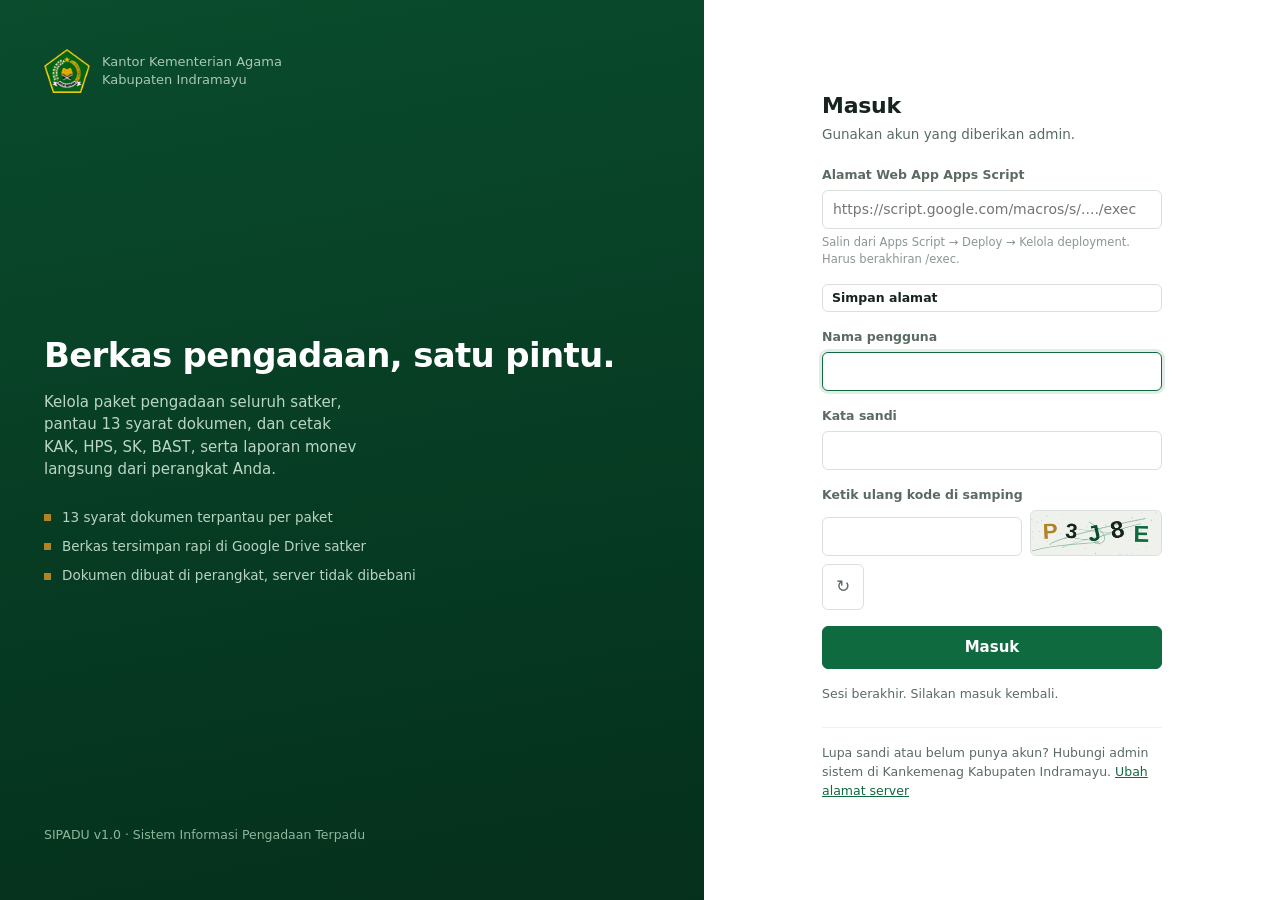
==== app.html @ 30f6f64b "ok bgt" ====
<!DOCTYPE html>
<html lang="id">
<head>
<meta charset="utf-8">
<meta name="viewport" content="width=device-width, initial-scale=1, viewport-fit=cover">
<meta name="robots" content="noindex,nofollow">
<title>SIPADU — Pengadaan Kankemenag Indramayu</title>
<link rel="icon" href="assets/img/logo-kemenag.png">
<link rel="stylesheet" href="assets/css/app.css">
</head>
<body>
<div id="bar"></div>

<aside class="rail" id="rail">
  <div class="rail-head">
    <img src="assets/img/logo-kemenag.png" alt="" onerror="this.style.display='none'">
    <div>
      <b>SIPADU</b>
      <small>Kankemenag Indramayu</small>
    </div>
  </div>
  <nav class="nav" id="nav"></nav>
  <div class="rail-foot">
    <div class="who" id="who"></div>
    <div class="peran" id="peran"></div>
    <button class="btn kecil" id="keluar" type="button">Keluar</button>
  </div>
</aside>

<main class="isi">
  <header class="atas">
    <button class="btn kecil burger" id="burger" type="button" aria-label="Menu">&#9776;</button>
    <h1 id="judul">Beranda</h1>
    <div id="alat-atas" class="baris"></div>
  </header>
  <div id="view"></div>
</main>

<div id="toast"></div>

<script src="assets/js/config.js"></script>
<script src="assets/js/core.js"></script>
<script src="assets/js/hps.js"></script>
<script src="assets/js/docgen.js"></script>
<script src="assets/js/pages.js"></script>
<script src="assets/js/paket.js"></script>
<script src="assets/js/app.js"></script>
</body>
</html>
---- assets/css/app.css ----
/* SIPADU - satu berkas gaya untuk seluruh aplikasi. Tanpa font eksternal. */
:root {
  --kertas: #f4f6f3;
  --putih: #fff;
  --papan: #fbfcfa;
  --tinta: #16241d;
  --tinta2: #5b6b62;
  --tinta3: #8a978f;
  --hijau: #0f6b3f;
  --hijau-tua: #0a4c2d;
  --hijau-muda: #e6f0e9;
  --emas: #b08425;
  --merah: #a8321c;
  --merah-muda: #fbeceA;
  --biru: #1c5c8c;
  --garis: #d9e1da;
  --garis2: #eef2ee;
  --r: 6px;
  --rail: 236px;
  --sans: ui-sans-serif, system-ui, -apple-system, "Segoe UI", Roboto, "Helvetica Neue", Arial, sans-serif;
  --mono: ui-monospace, "SF Mono", "Cascadia Mono", Consolas, monospace;
  --bayang: 0 10px 40px rgba(12, 40, 26, .18);
}

* { box-sizing: border-box; }
html, body { height: 100%; }
body {
  margin: 0; background: var(--kertas); color: var(--tinta);
  font: 15px/1.5 var(--sans); font-variant-numeric: tabular-nums;
  -webkit-text-size-adjust: 100%;
}
h1, h2, h3, h4 { margin: 0; font-weight: 640; letter-spacing: -.012em; line-height: 1.25; }
h1 { font-size: 21px; }
h2 { font-size: 17px; }
h3 { font-size: 15px; }
p { margin: 0 0 .6em; }
a { color: var(--hijau); }
small { font-size: 12.5px; }
:focus-visible { outline: 2px solid var(--hijau); outline-offset: 2px; border-radius: 3px; }

/* ---------- masuk ---------- */
.masuk {
  min-height: 100%; display: grid; grid-template-columns: 1.1fr .9fr;
  background: var(--putih);
}
.masuk-kiri {
  background: linear-gradient(170deg, var(--hijau-tua), #063a22 60%, #05301c);
  color: #e8f2ea; padding: 48px 44px; display: flex; flex-direction: column; justify-content: space-between;
}
.masuk-kiri h1 { font-size: 34px; letter-spacing: -.02em; color: #fff; }
.masuk-kiri .lead { max-width: 34ch; color: #bcd6c4; margin-top: 14px; }
.masuk-logo { display: flex; align-items: center; gap: 12px; }
.masuk-logo img { width: 46px; height: 46px; object-fit: contain; }
.masuk-logo span { font-size: 13px; color: #a9c8b4; max-width: 22ch; line-height: 1.35; }
.masuk-kiri ul { list-style: none; padding: 0; margin: 26px 0 0; display: grid; gap: 9px; }
.masuk-kiri li { font-size: 13.5px; color: #b9d3c1; padding-left: 18px; position: relative; }
.masuk-kiri li::before { content: ""; position: absolute; left: 0; top: .55em; width: 7px; height: 7px; background: var(--emas); }
.masuk-kanan { display: flex; align-items: center; justify-content: center; padding: 40px 28px; }
.masuk-form { width: 100%; max-width: 340px; }
.masuk-form h2 { font-size: 22px; margin-bottom: 4px; }
.masuk-form .sub { color: var(--tinta2); font-size: 13.5px; margin-bottom: 22px; }

.capt { display: grid; grid-template-columns: 1fr auto; gap: 8px; align-items: end; }
.capt canvas { border: 1px solid var(--garis); border-radius: var(--r); background: #eef1ec; height: 46px; width: 132px; }
.capt-btn { border: 1px solid var(--garis); background: var(--putih); border-radius: var(--r); height: 46px; width: 42px; cursor: pointer; font-size: 17px; color: var(--tinta2); }
.capt-btn:hover { background: var(--hijau-muda); }

/* ---------- kerangka ---------- */
.app { min-height: 100%; }
#bar { position: fixed; top: 0; left: 0; height: 2px; width: 100%; background: transparent; z-index: 60; }
#bar.on::after {
  content: ""; display: block; height: 2px; width: 40%; background: var(--emas);
  animation: geser 1.1s linear infinite;
}
@keyframes geser { from { transform: translateX(-100%); } to { transform: translateX(350%); } }

.rail {
  position: fixed; inset: 0 auto 0 0; width: var(--rail); background: #0b3f26; color: #cfe3d5;
  display: flex; flex-direction: column; z-index: 40;
}
.rail-head { padding: 18px 18px 14px; border-bottom: 1px solid rgba(255, 255, 255, .09); display: flex; gap: 11px; align-items: center; }
.rail-head img { width: 34px; height: 34px; object-fit: contain; }
.rail-head b { color: #fff; font-size: 16px; display: block; letter-spacing: .01em; }
.rail-head small { color: #8fb69d; font-size: 11px; }
.nav { padding: 10px 10px 18px; overflow-y: auto; flex: 1; }
.nav a {
  display: flex; align-items: center; gap: 10px; padding: 9px 11px; border-radius: var(--r);
  color: #cfe3d5; text-decoration: none; font-size: 14px; margin-bottom: 2px;
}
.nav a:hover { background: rgba(255, 255, 255, .08); color: #fff; }
.nav a.aktif { background: var(--hijau); color: #fff; }
.nav a svg { width: 17px; height: 17px; flex: none; opacity: .85; }
.nav .grup { font-size: 11px; color: #7ba98b; padding: 14px 11px 6px; letter-spacing: .04em; }
.rail-foot { padding: 12px 14px; border-top: 1px solid rgba(255, 255, 255, .09); font-size: 12.5px; }
.rail-foot .who { color: #fff; }
.rail-foot .peran { color: #8fb69d; }
.rail-foot button { margin-top: 8px; width: 100%; }

.isi { margin-left: var(--rail); padding: 0 26px 60px; }
.atas {
  position: sticky; top: 0; z-index: 30; background: rgba(244, 246, 243, .92);
  backdrop-filter: blur(6px); border-bottom: 1px solid var(--garis);
  display: flex; align-items: center; gap: 14px; padding: 14px 0; margin-bottom: 22px;
}
.atas h1 { flex: 1; min-width: 0; }
.atas .sub { color: var(--tinta2); font-size: 13px; font-weight: 400; display: block; margin-top: 2px; }
.burger { display: none; }

/* ---------- komponen dasar ---------- */
.btn {
  font: inherit; font-size: 13.5px; font-weight: 550; padding: 8px 14px; border-radius: var(--r);
  border: 1px solid var(--garis); background: var(--putih); color: var(--tinta); cursor: pointer;
  display: inline-flex; align-items: center; gap: 7px; line-height: 1.3;
}
.btn:hover { border-color: #b9c7bb; background: #f7f9f6; }
.btn.primary { background: var(--hijau); border-color: var(--hijau); color: #fff; }
.btn.primary:hover { background: var(--hijau-tua); border-color: var(--hijau-tua); }
.btn.danger { color: var(--merah); border-color: #e4c5bd; }
.btn.danger:hover { background: var(--merah-muda); }
.btn.kecil { padding: 5px 9px; font-size: 12.5px; }
.btn[disabled] { opacity: .5; cursor: not-allowed; }
.btn.blok { width: 100%; justify-content: center; padding: 11px; font-size: 15px; }
button.icon { background: none; border: 0; font-size: 20px; line-height: 1; cursor: pointer; color: var(--tinta2); padding: 4px 8px; }

.kartu { background: var(--putih); border: 1px solid var(--garis); border-radius: var(--r); }
.kartu > header { padding: 13px 16px; border-bottom: 1px solid var(--garis2); display: flex; align-items: center; gap: 10px; }
.kartu > header h2 { flex: 1; }
.kartu .badan { padding: 16px; }
.rapi { display: grid; gap: 16px; }
.baris { display: flex; align-items: center; gap: 10px; flex-wrap: wrap; }
.kanan { margin-left: auto; }
.tumpuk { display: grid; gap: 4px; }

.field { display: grid; gap: 5px; }
.field .lbl { font-size: 12.5px; color: var(--tinta2); font-weight: 550; }
.field input, .field select, .field textarea, .inp {
  font: inherit; font-size: 14px; padding: 8px 10px; border: 1px solid var(--garis);
  border-radius: var(--r); background: var(--putih); color: var(--tinta); width: 100%;
}
.field input:focus, .field select:focus, .field textarea:focus { border-color: var(--hijau); outline: none; box-shadow: 0 0 0 3px rgba(15, 107, 63, .12); }
.field input[readonly] { background: var(--garis2); color: var(--tinta2); }
.field .hint { color: var(--tinta3); font-size: 11.5px; }
.grid2 { display: grid; grid-template-columns: 1fr 1fr; gap: 14px; }
.grid3 { display: grid; grid-template-columns: repeat(3, 1fr); gap: 14px; }
.grid4 { display: grid; grid-template-columns: repeat(4, 1fr); gap: 14px; }
.field.wide { grid-column: 1 / -1; }

.badge {
  display: inline-block; font-size: 11.5px; font-weight: 600; padding: 2px 8px; border-radius: 20px;
  background: var(--garis2); color: var(--tinta2); border: 1px solid var(--garis);
}
.badge.ok { background: var(--hijau-muda); color: var(--hijau-tua); border-color: #bcdcc7; }
.badge.warn { background: #fdf3e2; color: #8a5f10; border-color: #ecd9ae; }
.badge.bad { background: var(--merah-muda); color: var(--merah); border-color: #e9cdc6; }
.badge.info { background: #e8f0f7; color: var(--biru); border-color: #c9ddec; }

/* ---------- tabel ---------- */
.tabel-wrap { overflow-x: auto; -webkit-overflow-scrolling: touch; }
.tabel { width: 100%; border-collapse: collapse; font-size: 13.5px; }
.tabel th {
  text-align: left; font-weight: 600; font-size: 12px; color: var(--tinta2);
  padding: 9px 12px; border-bottom: 1px solid var(--garis); white-space: nowrap; background: var(--papan);
}
.tabel td { padding: 10px 12px; border-bottom: 1px solid var(--garis2); vertical-align: middle; }
.tabel tr:last-child td { border-bottom: 0; }
.tabel .num { text-align: right; }
.tabel tr.klik { cursor: pointer; }
.tabel tr.klik:hover td { background: #f3f7f3; }
.tabel .sub { display: block; color: var(--tinta3); font-size: 12px; }

/* pita kelengkapan: elemen penanda utama aplikasi */
.pita { display: inline-flex; gap: 2px; align-items: center; }
.pita .seg { width: 9px; height: 17px; background: #e3e8e3; border-radius: 1px; display: block; }
.pita .seg.ok { background: var(--hijau); }
.pita .seg.na { background: repeating-linear-gradient(45deg, #eceeec, #eceeec 2px, #e0e4e0 2px, #e0e4e0 4px); }
.pita.besar .seg { width: 14px; height: 26px; }

.meter { height: 6px; background: var(--garis2); border-radius: 4px; overflow: hidden; min-width: 90px; }
.meter i { display: block; height: 100%; background: var(--hijau); }
.meter.penuh i { background: var(--emas); }

.stat { padding: 16px; background: var(--putih); border: 1px solid var(--garis); border-radius: var(--r); }
.stat .k { font-size: 12.5px; color: var(--tinta2); }
.stat .v { font-size: 25px; font-weight: 650; letter-spacing: -.02em; margin-top: 3px; }
.stat .n { font-size: 12px; color: var(--tinta3); }

.empty { text-align: center; padding: 46px 20px; color: var(--tinta2); }
.empty-t { font-weight: 620; color: var(--tinta); font-size: 15px; }
.empty-p { font-size: 13.5px; max-width: 46ch; margin: 4px auto 14px; }
.loading { padding: 40px; text-align: center; color: var(--tinta3); font-size: 13.5px; }

/* ---------- modal & toast ---------- */
.modal-bg {
  position: fixed; inset: 0; background: rgba(9, 28, 18, .45); z-index: 80;
  display: flex; align-items: center; justify-content: center; padding: 18px;
  animation: masuk .14s ease-out;
}
.modal-bg.out { opacity: 0; transition: opacity .15s; }
.modal {
  background: var(--putih); border-radius: 10px; box-shadow: var(--bayang);
  width: min(720px, 100%); max-height: 92vh; display: flex; flex-direction: column;
}
.modal.lebar { width: min(1080px, 100%); }
.modal-head { display: flex; align-items: center; gap: 10px; padding: 15px 18px; border-bottom: 1px solid var(--garis); }
.modal-head h2 { flex: 1; }
.modal-body { padding: 18px; overflow: auto; }
.modal-foot { display: flex; justify-content: flex-end; gap: 9px; padding: 13px 18px; border-top: 1px solid var(--garis); background: var(--papan); border-radius: 0 0 10px 10px; }
@keyframes masuk { from { opacity: 0; } to { opacity: 1; } }

#toast { position: fixed; right: 18px; bottom: 18px; z-index: 90; display: grid; gap: 8px; max-width: 380px; }
.toast {
  background: #10301f; color: #eaf3ec; padding: 11px 15px; border-radius: var(--r);
  font-size: 13.5px; box-shadow: var(--bayang);
}
.toast.bad { background: #6d2214; }
.toast.ok { background: var(--hijau-tua); }
.toast.out { opacity: 0; transition: opacity .25s; }

/* ---------- daftar dokumen ---------- */
.dok { display: grid; gap: 8px; }
.dok-item {
  display: grid; grid-template-columns: 30px 1fr auto; gap: 12px; align-items: start;
  padding: 11px 13px; border: 1px solid var(--garis); border-radius: var(--r); background: var(--putih);
}
.dok-item.ada { border-color: #bcdcc7; background: #fafdfb; }
.dok-item.na { opacity: .6; }
.dok-no { width: 26px; height: 26px; border-radius: 50%; display: grid; place-items: center; font-size: 12px; font-weight: 650; background: var(--garis2); color: var(--tinta2); }
.dok-item.ada .dok-no { background: var(--hijau); color: #fff; }
.dok-nama { font-weight: 560; font-size: 14px; }
.dok-file { font-size: 12.5px; color: var(--tinta2); display: flex; gap: 8px; align-items: center; flex-wrap: wrap; margin-top: 3px; }
.dok-file a { text-decoration: none; }
.dok-aksi { display: flex; gap: 6px; align-items: center; flex-wrap: wrap; justify-content: flex-end; }

/* ---------- kisi HPS ---------- */
.hps-alat { display: flex; gap: 6px; flex-wrap: wrap; align-items: center; padding: 10px 0; }
.hps-wrap { overflow: auto; max-height: 62vh; border: 1px solid var(--garis); border-radius: var(--r); background: var(--putih); }
table.kisi { border-collapse: collapse; font-size: 13px; min-width: 100%; }
table.kisi td, table.kisi th { border: 1px solid #ccd6cd; padding: 4px 7px; min-width: 96px; vertical-align: middle; }
table.kisi th { background: var(--papan); position: sticky; top: 0; z-index: 2; font-size: 11.5px; color: var(--tinta2); min-width: 0; }
table.kisi td.pilih { background: #dcecdf; box-shadow: inset 0 0 0 1px var(--hijau); }
table.kisi td.tebal { font-weight: 650; }
table.kisi td[data-t="num"], table.kisi td[data-t="rp"] { text-align: right; font-variant-numeric: tabular-nums; }
table.kisi td:focus { outline: 2px solid var(--hijau); outline-offset: -2px; }
.hps-total { display: flex; gap: 22px; padding: 12px 2px; flex-wrap: wrap; font-size: 14px; }
.hps-total b { font-size: 17px; }
.drop { border: 1.5px dashed var(--garis); border-radius: var(--r); padding: 20px; text-align: center; color: var(--tinta2); font-size: 13.5px; }
.drop.aktif { border-color: var(--hijau); background: var(--hijau-muda); }

.tab { display: flex; gap: 2px; border-bottom: 1px solid var(--garis); margin-bottom: 18px; overflow-x: auto; }
.tab button {
  font: inherit; font-size: 13.5px; font-weight: 550; background: none; border: 0; cursor: pointer;
  padding: 10px 14px; color: var(--tinta2); border-bottom: 2px solid transparent; white-space: nowrap;
}
.tab button.aktif { color: var(--hijau-tua); border-bottom-color: var(--hijau); }

.filter { display: flex; gap: 10px; flex-wrap: wrap; align-items: end; margin-bottom: 16px; }
.filter .field { min-width: 150px; }
.cari { position: relative; flex: 1; min-width: 190px; }

.pill { display: inline-flex; align-items: center; gap: 6px; font-size: 12px; background: var(--garis2); padding: 3px 9px; border-radius: 20px; color: var(--tinta2); }
.tegas { font-weight: 600; }
.diam { color: var(--tinta2); }
.mini { font-size: 12.5px; color: var(--tinta2); }
hr.pisah { border: 0; border-top: 1px solid var(--garis2); margin: 16px 0; }

/* ---------- responsif ---------- */
@media (max-width: 1080px) { .grid4 { grid-template-columns: 1fr 1fr; } }
@media (max-width: 880px) {
  .rail { transform: translateX(-100%); transition: transform .2s ease; box-shadow: var(--bayang); }
  body.nav-buka .rail { transform: none; }
  body.nav-buka::after { content: ""; position: fixed; inset: 0; background: rgba(9, 28, 18, .4); z-index: 35; }
  .isi { margin-left: 0; padding: 0 16px 80px; }
  .burger { display: inline-flex; }
  .grid2, .grid3, .grid4 { grid-template-columns: 1fr; }
  .masuk { grid-template-columns: 1fr; }
  .masuk-kiri { padding: 28px 22px; }
  .masuk-kiri h1 { font-size: 26px; }
  .masuk-kiri ul { display: none; }
  .atas h1 { font-size: 18px; }
  .modal-foot { position: sticky; bottom: 0; }
}
@media (prefers-reduced-motion: reduce) { * { animation: none !important; transition: none !important; } }

@media print {
  .rail, .atas, .btn, #toast, #bar { display: none !important; }
  .isi { margin: 0; padding: 0; }
  body { background: #fff; }
}
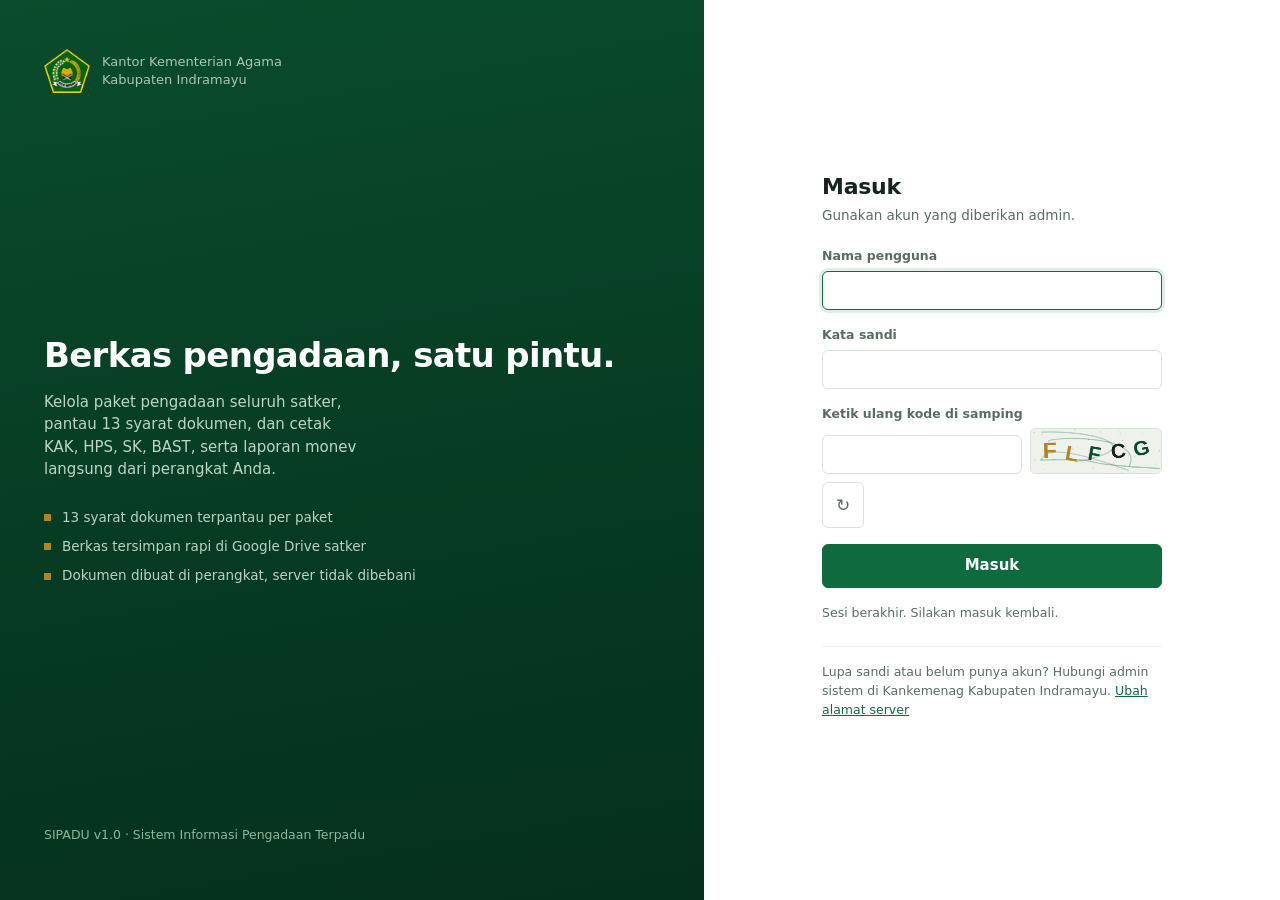
==== commit b78a3f3b: "add BAP" ====
--- a/app.html
+++ b/app.html
@@ -6,7 +6,7 @@
 <meta name="robots" content="noindex,nofollow">
 <title>SIPADU — Pengadaan Kankemenag Indramayu</title>
 <link rel="icon" href="assets/img/logo-kemenag.png">
-<link rel="stylesheet" href="assets/css/app.css">
+<link rel="stylesheet" href="assets/css/app.css?v=1.1.1">
 </head>
 <body>
 <div id="bar"></div>
@@ -38,12 +38,12 @@
 
 <div id="toast"></div>
 
-<script src="assets/js/config.js"></script>
-<script src="assets/js/core.js"></script>
-<script src="assets/js/hps.js"></script>
-<script src="assets/js/docgen.js"></script>
-<script src="assets/js/pages.js"></script>
-<script src="assets/js/paket.js"></script>
-<script src="assets/js/app.js"></script>
+<script src="assets/js/config.js?v=1.1.1"></script>
+<script src="assets/js/core.js?v=1.1.1"></script>
+<script src="assets/js/hps.js?v=1.1.1"></script>
+<script src="assets/js/docgen.js?v=1.1.1"></script>
+<script src="assets/js/pages.js?v=1.1.1"></script>
+<script src="assets/js/paket.js?v=1.1.1"></script>
+<script src="assets/js/app.js?v=1.1.1"></script>
 </body>
-</html>
+</html>
--- a/assets/css/app.css
+++ b/assets/css/app.css
@@ -231,6 +231,25 @@
 .dok-file a { text-decoration: none; }
 .dok-aksi { display: flex; gap: 6px; align-items: center; flex-wrap: wrap; justify-content: flex-end; }
 
+/* ---------- tab Menilai (Monev) ---------- */
+.monev-item { border: 1px solid var(--garis); border-radius: var(--r); padding: 12px 14px; background: var(--papan); }
+.monev-item .judul-item { font-weight: 600; font-size: 14px; }
+.monev-item .rencana-item { font-size: 12.5px; color: var(--tinta2); margin-top: 1px; }
+.foto-grid { display: flex; flex-wrap: wrap; gap: 10px; margin-top: 10px; }
+.foto-mini { position: relative; width: 104px; height: 104px; border-radius: var(--r); overflow: hidden; border: 1px solid var(--garis); background: var(--garis2); }
+.foto-mini img { width: 100%; height: 100%; object-fit: cover; display: block; cursor: pointer; }
+.foto-mini .hapus {
+  position: absolute; top: 3px; right: 3px; width: 20px; height: 20px; border-radius: 50%;
+  background: rgba(22, 36, 29, .65); color: #fff; border: 0; font-size: 13px; line-height: 1;
+  display: grid; place-items: center; cursor: pointer; padding: 0;
+}
+.foto-tambah {
+  width: 104px; height: 104px; border-radius: var(--r); border: 1.5px dashed var(--garis);
+  display: grid; place-items: center; color: var(--tinta2); cursor: pointer; background: var(--putih);
+  font-size: 12px; text-align: center; gap: 4px; padding: 6px;
+}
+.foto-tambah:hover { border-color: var(--hijau); color: var(--hijau); }
+
 /* ---------- kisi HPS ---------- */
 .hps-alat { display: flex; gap: 6px; flex-wrap: wrap; align-items: center; padding: 10px 0; }
 .hps-wrap { overflow: auto; max-height: 62vh; border: 1px solid var(--garis); border-radius: var(--r); background: var(--putih); }
@@ -243,6 +262,16 @@
 table.kisi td:focus { outline: 2px solid var(--hijau); outline-offset: -2px; }
 .hps-total { display: flex; gap: 22px; padding: 12px 2px; flex-wrap: wrap; font-size: 14px; }
 .hps-total b { font-size: 17px; }
+
+/* indikator proses pada tombol simpan */
+.spin {
+  display: inline-block; width: 13px; height: 13px; vertical-align: -2px;
+  border: 2px solid transparent; border-top-color: currentColor; border-right-color: currentColor;
+  border-radius: 50%;
+  animation: putar .7s linear infinite;
+}
+.btn.proses { opacity: .85; pointer-events: none; }
+@keyframes putar { to { transform: rotate(360deg); } }
 .drop { border: 1.5px dashed var(--garis); border-radius: var(--r); padding: 20px; text-align: center; color: var(--tinta2); font-size: 13.5px; }
 .drop.aktif { border-color: var(--hijau); background: var(--hijau-muda); }
 
@@ -285,4 +314,4 @@
   .rail, .atas, .btn, #toast, #bar { display: none !important; }
   .isi { margin: 0; padding: 0; }
   body { background: #fff; }
-}
+}
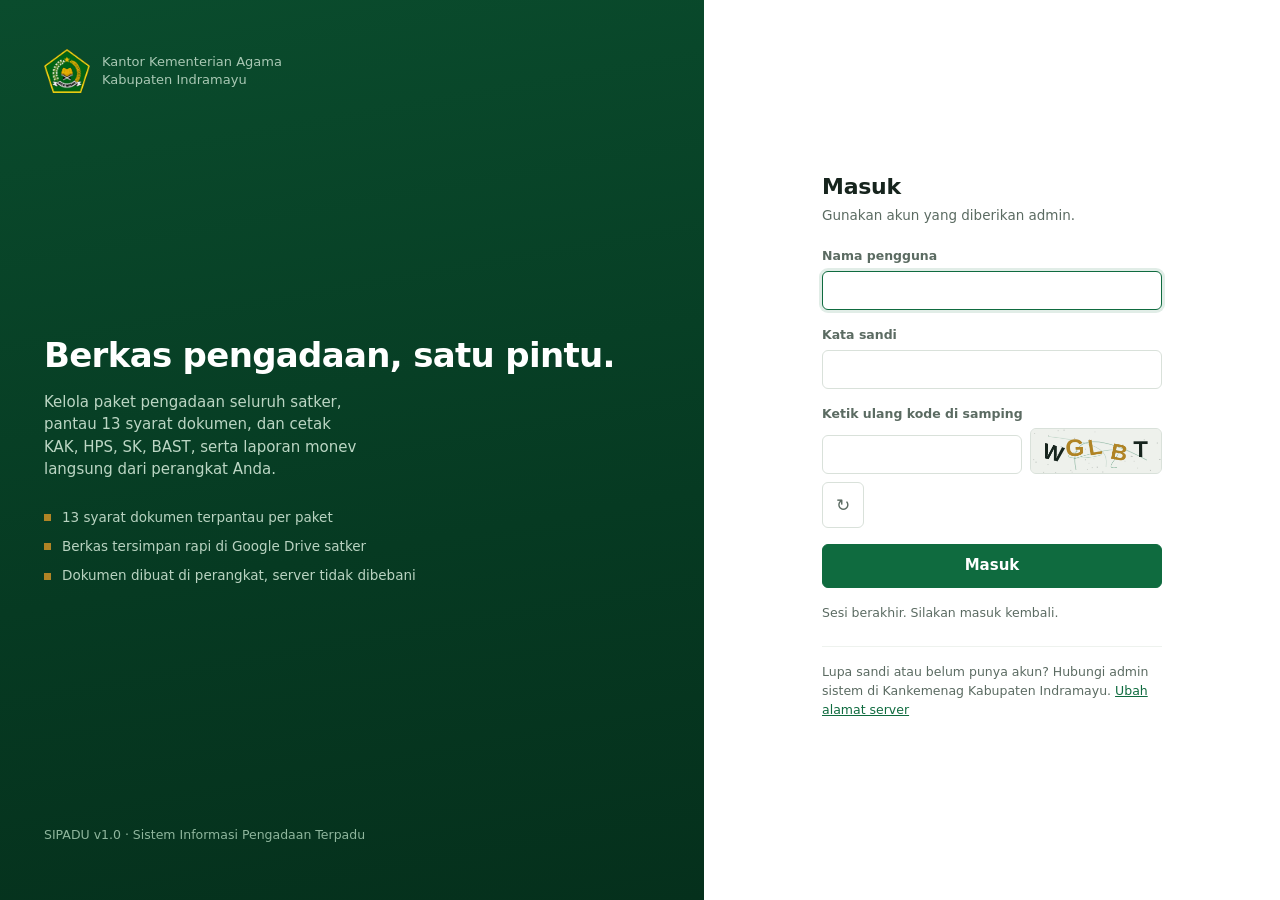
==== commit 62db5b43: "fix image preview" ====
--- a/app.html
+++ b/app.html
@@ -6,7 +6,7 @@
 <meta name="robots" content="noindex,nofollow">
 <title>SIPADU — Pengadaan Kankemenag Indramayu</title>
 <link rel="icon" href="assets/img/logo-kemenag.png">
-<link rel="stylesheet" href="assets/css/app.css?v=1.1.1">
+<link rel="stylesheet" href="assets/css/app.css">
 </head>
 <body>
 <div id="bar"></div>
@@ -38,12 +38,20 @@
 
 <div id="toast"></div>
 
-<script src="assets/js/config.js?v=1.1.1"></script>
-<script src="assets/js/core.js?v=1.1.1"></script>
-<script src="assets/js/hps.js?v=1.1.1"></script>
-<script src="assets/js/docgen.js?v=1.1.1"></script>
-<script src="assets/js/pages.js?v=1.1.1"></script>
-<script src="assets/js/paket.js?v=1.1.1"></script>
-<script src="assets/js/app.js?v=1.1.1"></script>
+<script src="assets/js/lib/jspdf.umd.min.js"></script>
+<script src="assets/js/lib/html2canvas.min.js"></script>
+<script src="assets/js/lib/pdf.min.js"></script>
+<script>
+  if (window.pdfjsLib) {
+    pdfjsLib.GlobalWorkerOptions.workerSrc = 'assets/js/lib/pdf.worker.min.js';
+  }
+</script>
+<script src="assets/js/config.js"></script>
+<script src="assets/js/core.js"></script>
+<script src="assets/js/hps.js"></script>
+<script src="assets/js/docgen.js"></script>
+<script src="assets/js/pages.js"></script>
+<script src="assets/js/paket.js"></script>
+<script src="assets/js/app.js"></script>
 </body>
 </html>
--- a/assets/css/app.css
+++ b/assets/css/app.css
@@ -207,6 +207,41 @@
 .modal-foot { display: flex; justify-content: flex-end; gap: 9px; padding: 13px 18px; border-top: 1px solid var(--garis); background: var(--papan); border-radius: 0 0 10px 10px; }
 @keyframes masuk { from { opacity: 0; } to { opacity: 1; } }
 
+/* ---------- pratinjau berkas (modal penuh + panggung geser/perbesar) ---------- */
+.modal.penuh { width: min(1240px, 100%); height: 92vh; }
+.modal.penuh .modal-body { padding: 0; overflow: hidden; flex: 1; display: flex; }
+@media (max-width: 720px) { .modal.penuh { width: 100%; height: 100%; max-height: 100%; border-radius: 0; } }
+
+.pv-panggung {
+  position: relative; flex: 1; overflow: hidden; background: #12201a;
+  touch-action: none; display: flex;
+}
+.pv-muat, .pv-panggung .empty { margin: auto; color: #cfe3d6; }
+.pv-panggung .empty-t, .pv-panggung .empty-p { color: #eaf3ec; }
+.pv-bungkus {
+  margin: auto; cursor: grab; transition: transform .04s linear;
+  display: flex; touch-action: none;
+}
+.pv-bungkus.menyeret { cursor: grabbing; transition: none; }
+.pv-bungkus img, .pv-bungkus canvas {
+  display: block; max-width: none; background: #fff; user-select: none;
+  -webkit-user-drag: none; box-shadow: 0 6px 30px rgba(0,0,0,.4);
+}
+.pv-alat {
+  position: absolute; left: 50%; bottom: 16px; transform: translateX(-50%);
+  display: flex; align-items: center; gap: 4px; background: rgba(10,22,15,.78);
+  backdrop-filter: blur(6px); padding: 6px; border-radius: 11px; z-index: 2;
+}
+.pv-alat button {
+  width: 36px; height: 36px; display: grid; place-items: center; border: 0;
+  border-radius: 8px; background: transparent; color: #eaf3ec; font-size: 17px;
+  cursor: pointer; line-height: 1;
+}
+.pv-alat button:hover { background: rgba(255,255,255,.14); }
+.pv-alat button:active { background: rgba(255,255,255,.22); }
+.pv-pisah { width: 1px; align-self: stretch; background: rgba(255,255,255,.2); margin: 4px 2px; }
+.pv-hal { color: #eaf3ec; font-size: 12.5px; min-width: 54px; text-align: center; padding: 0 2px; }
+
 #toast { position: fixed; right: 18px; bottom: 18px; z-index: 90; display: grid; gap: 8px; max-width: 380px; }
 .toast {
   background: #10301f; color: #eaf3ec; padding: 11px 15px; border-radius: var(--r);
